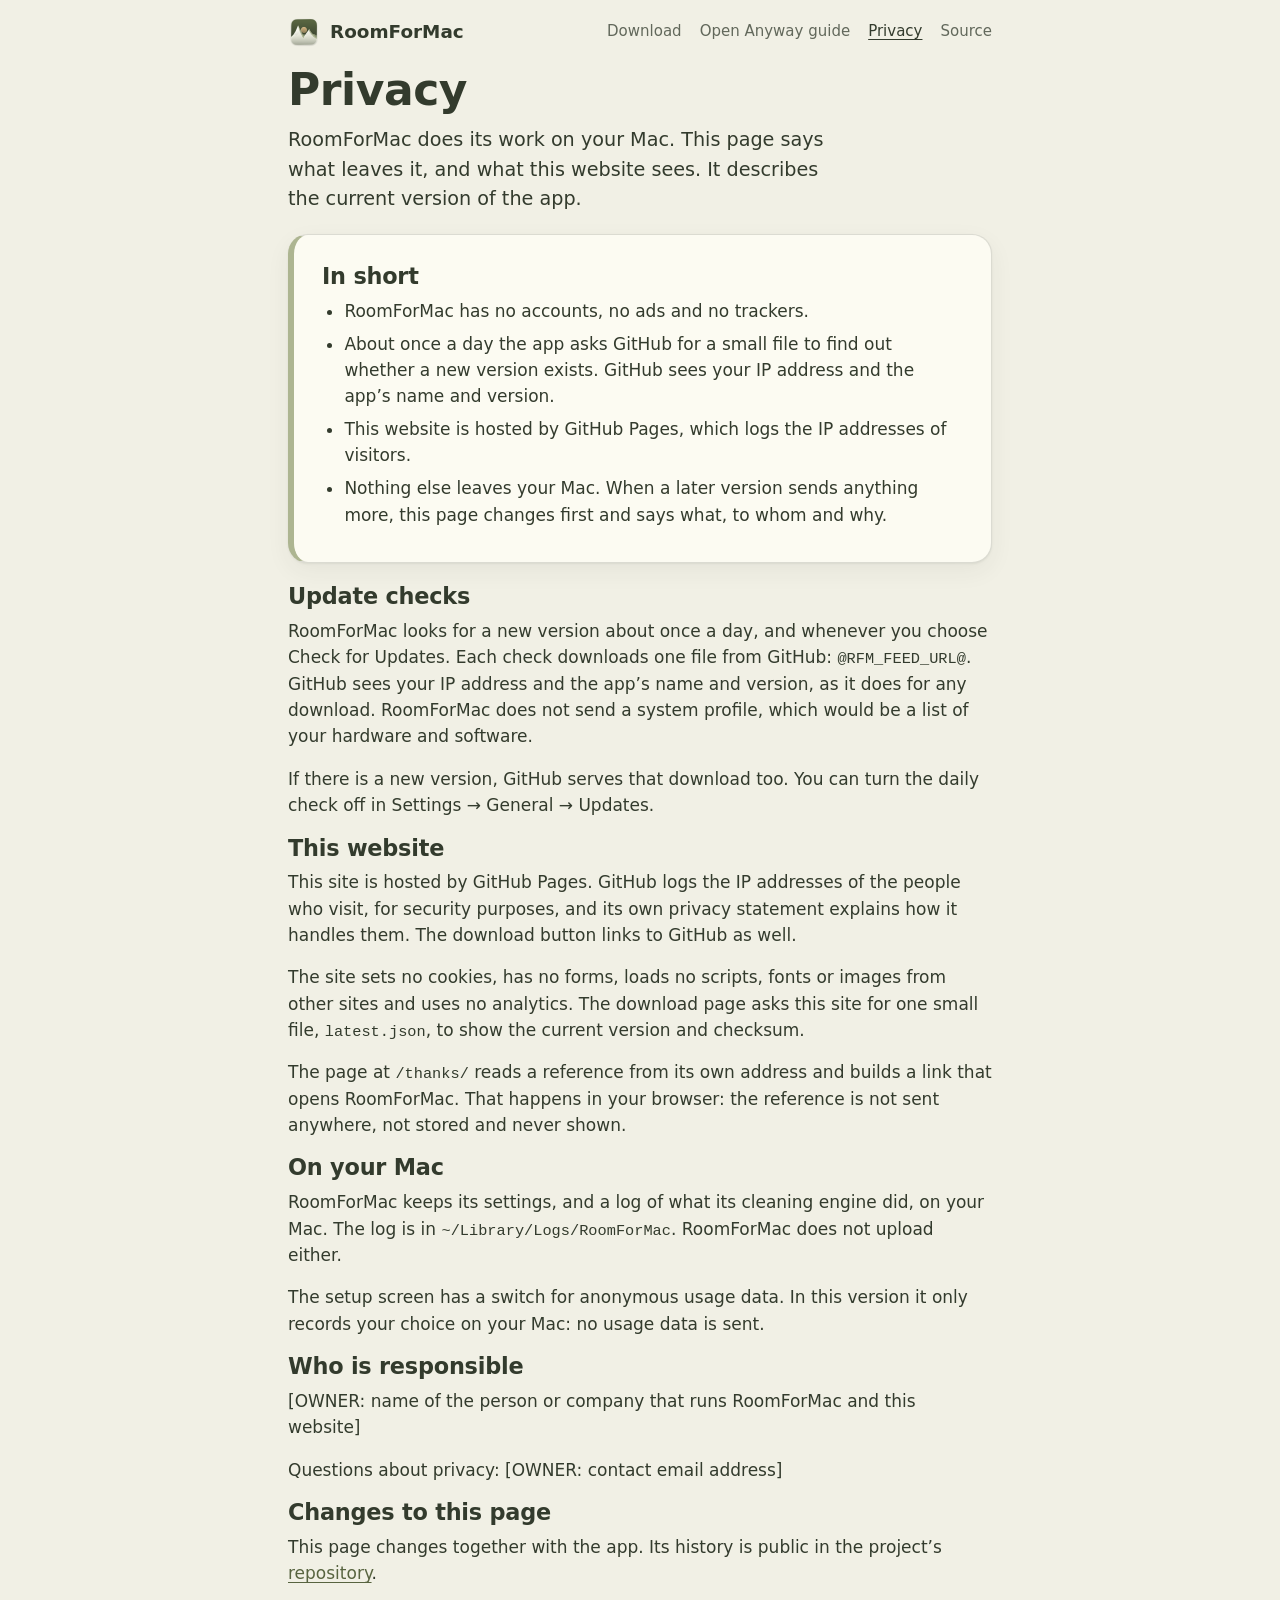
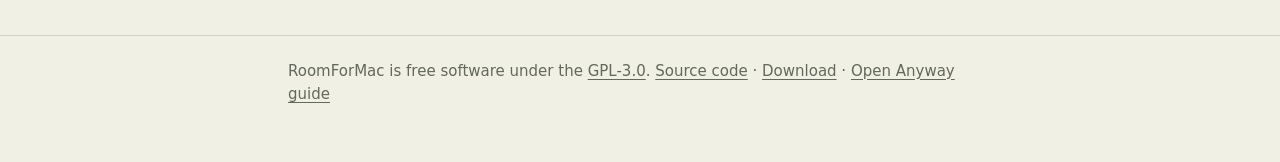
==== site/privacy/index.html @ 5d625b40 "feat(site): add the download, Open Anyway, thanks and privacy pages and deploy them site/ is static:" ====
<!doctype html>
<html lang="en">
<head>
<meta charset="utf-8">
<meta http-equiv="Content-Security-Policy" content="default-src 'self'; base-uri 'none'; form-action 'none'">
<meta name="viewport" content="width=device-width, initial-scale=1">
<meta name="referrer" content="no-referrer">
<meta name="color-scheme" content="light dark">
<meta name="theme-color" content="#F1F0E5" media="(prefers-color-scheme: light)">
<meta name="theme-color" content="#1C2119" media="(prefers-color-scheme: dark)">
<title>Privacy · RoomForMac</title>
<meta name="description" content="What RoomForMac and this website send, and to whom.">
<link rel="icon" href="../favicon.png" type="image/png">
<link rel="stylesheet" href="../assets/site.css">
</head>
<body>
<a class="skip" href="#main">Skip to the content</a>
<header class="site-header">
<div class="wrap">
<a class="brand" href="../"><img src="../assets/app-icon-128.png" alt="" width="32" height="32">RoomForMac</a>
<nav class="site-nav" aria-label="Main">
<a href="../">Download</a>
<a href="../open-anyway/">Open Anyway guide</a>
<a href="./" aria-current="page">Privacy</a>
<a href="https://github.com/@RFM_REPOSITORY@">Source</a>
</nav>
</div>
</header>
<main id="main">
<div class="wrap">
<h1>Privacy</h1>
<p class="lead">RoomForMac does its work on your Mac. This page says what leaves it, and what this website sees. It describes the current version of the app.</p>

<section class="card notice" aria-labelledby="short">
<h2 id="short">In short</h2>
<ul>
<li>RoomForMac has no accounts, no ads and no trackers.</li>
<li>About once a day the app asks GitHub for a small file to find out whether a new version exists. GitHub sees your IP address and the app’s name and version.</li>
<li>This website is hosted by GitHub Pages, which logs the IP addresses of visitors.</li>
<li>Nothing else leaves your Mac. When a later version sends anything more, this page changes first and says what, to whom and why.</li>
</ul>
</section>

<section aria-labelledby="updates">
<h2 id="updates">Update checks</h2>
<p>RoomForMac looks for a new version about once a day, and whenever you choose Check for Updates. Each check downloads one file from GitHub: <code>@RFM_FEED_URL@</code>. GitHub sees your IP address and the app’s name and version, as it does for any download. RoomForMac does not send a system profile, which would be a list of your hardware and software.</p>
<p>If there is a new version, GitHub serves that download too. You can turn the daily check off in Settings → General → Updates.</p>
</section>

<section aria-labelledby="site">
<h2 id="site">This website</h2>
<p>This site is hosted by GitHub Pages. GitHub logs the IP addresses of the people who visit, for security purposes, and its own privacy statement explains how it handles them. The download button links to GitHub as well.</p>
<p>The site sets no cookies, has no forms, loads no scripts, fonts or images from other sites and uses no analytics. The download page asks this site for one small file, <code>latest.json</code>, to show the current version and checksum.</p>
<p>The page at <code>/thanks/</code> reads a reference from its own address and builds a link that opens RoomForMac. That happens in your browser: the reference is not sent anywhere, not stored and never shown.</p>
</section>

<section aria-labelledby="mac">
<h2 id="mac">On your Mac</h2>
<p>RoomForMac keeps its settings, and a log of what its cleaning engine did, on your Mac. The log is in <code>~/Library/Logs/RoomForMac</code>. RoomForMac does not upload either.</p>
<p>The setup screen has a switch for anonymous usage data. In this version it only records your choice on your Mac: no usage data is sent.</p>
</section>

<section aria-labelledby="who">
<h2 id="who">Who is responsible</h2>
<p>[OWNER: name of the person or company that runs RoomForMac and this website]</p>
<p>Questions about privacy: [OWNER: contact email address]</p>
</section>

<section aria-labelledby="changes">
<h2 id="changes">Changes to this page</h2>
<p>This page changes together with the app. Its history is public in the project’s <a href="https://github.com/@RFM_REPOSITORY@">repository</a>.</p>
</section>
</div>
</main>
<footer class="site-footer">
<div class="wrap">
<p>RoomForMac is free software under the <a href="https://github.com/@RFM_REPOSITORY@/blob/HEAD/LICENSE">GPL-3.0</a>. <a href="https://github.com/@RFM_REPOSITORY@">Source code</a> · <a href="../">Download</a> · <a href="../open-anyway/">Open Anyway guide</a></p>
</div>
</footer>
</body>
</html>
---- site/assets/site.css ----
/* RoomForMac site. Alpine Moss tokens from the design spec (§11.1), light and dark.
   No web fonts, no images in CSS, no imports: the pages' Content-Security-Policy is
   default-src 'self'. Mobile first: the base layout is one column that fits 375 px. */

:root {
    color-scheme: light dark;
    --canvas: #F1F0E5;
    --surface: #FCFBF2;
    --text: #333B2D;
    /* The spec's textSecondary is text at 65%, which is 3.8:1 on canvas in light mode.
       The site uses 75% there (5.0:1) so that small text passes WCAG AA. */
    --text-secondary: #62685B;
    --action: #586440;
    --on-action: #FCFBF2;
    --moss: #ADB591;
    --grass: #B3915D;
    --clay: #A8563F;
    --border: rgba(51, 59, 45, 0.16);
    --shadow: 0 1px 2px rgba(51, 59, 45, 0.08), 0 8px 24px rgba(51, 59, 45, 0.06);
}

@media (prefers-color-scheme: dark) {
    :root {
        --canvas: #1C2119;
        --surface: #262D22;
        --text: #F1F0E5;
        --text-secondary: #A6A89E;
        --action: #ADB591;
        --on-action: #1C2119;
        --moss: #7E8866;
        --grass: #C9A877;
        --clay: #C97A5F;
        --border: rgba(241, 240, 229, 0.16);
        --shadow: 0 1px 2px rgba(0, 0, 0, 0.3), 0 8px 24px rgba(0, 0, 0, 0.25);
    }
}

*,
*::before,
*::after {
    box-sizing: border-box;
}

html {
    -webkit-text-size-adjust: 100%;
    text-size-adjust: 100%;
}

body {
    margin: 0;
    background: var(--canvas);
    color: var(--text);
    font: 1.0625rem/1.55 -apple-system, BlinkMacSystemFont, "SF Pro Text", system-ui, sans-serif;
    overflow-wrap: break-word;
}

.wrap {
    width: 100%;
    max-width: 46rem;
    margin: 0 auto;
    padding: 0 16px;
}

.skip {
    position: absolute;
    left: 16px;
    top: -4rem;
    padding: 0.5rem 0.75rem;
    background: var(--action);
    color: var(--on-action);
    border-radius: 8px;
    z-index: 10;
}

.skip:focus {
    top: 8px;
}

a {
    color: var(--action);
    text-underline-offset: 0.2em;
}

a:hover {
    text-decoration-thickness: 2px;
}

:focus-visible {
    outline: 3px solid var(--action);
    outline-offset: 3px;
    border-radius: 6px;
}

h1,
h2,
h3 {
    line-height: 1.2;
    margin: 0 0 0.5rem;
    letter-spacing: -0.01em;
}

h1 {
    font-size: 2.25rem;
}

h2 {
    font-size: 1.4rem;
}

h3 {
    font-size: 1.1rem;
}

p,
ul,
ol {
    margin: 0 0 1rem;
}

ul,
ol {
    padding-left: 1.4rem;
}

li {
    margin-bottom: 0.4rem;
}

code {
    font: 0.9em ui-monospace, "SF Mono", Menlo, monospace;
    word-break: break-all;
}

.muted {
    color: var(--text-secondary);
}

.small {
    font-size: 0.9375rem;
}

/* Header and footer */

.site-header {
    padding: 16px 0;
}

.site-header .wrap {
    display: flex;
    flex-wrap: wrap;
    align-items: center;
    justify-content: space-between;
    gap: 8px 16px;
}

.brand {
    display: inline-flex;
    align-items: center;
    gap: 10px;
    color: var(--text);
    font-weight: 650;
    font-size: 1.15rem;
    text-decoration: none;
}

.brand img {
    width: 32px;
    height: 32px;
    border-radius: 8px;
}

.site-nav {
    display: flex;
    flex-wrap: wrap;
    gap: 4px 18px;
    font-size: 0.9375rem;
}

.site-nav a {
    color: var(--text-secondary);
    text-decoration: none;
}

.site-nav a:hover,
.site-nav a[aria-current="page"] {
    color: var(--text);
    text-decoration: underline;
}

.site-footer {
    margin-top: 3rem;
    padding: 1.5rem 0 2.5rem;
    border-top: 1px solid var(--border);
    color: var(--text-secondary);
    font-size: 0.9375rem;
}

.site-footer a {
    color: var(--text-secondary);
}

/* Hero, buttons, cards */

.hero {
    padding: 1.5rem 0 1rem;
}

.hero img.app-icon {
    width: 96px;
    height: 96px;
    border-radius: 22px;
    box-shadow: var(--shadow);
    margin-bottom: 1rem;
}

.lead {
    font-size: 1.2rem;
    max-width: 34rem;
}

.button {
    display: inline-block;
    padding: 0.8rem 1.5rem;
    background: var(--action);
    color: var(--on-action);
    border-radius: 999px;
    font-weight: 650;
    text-decoration: none;
}

.button:hover {
    filter: brightness(1.08);
}

.button.secondary {
    background: transparent;
    color: var(--action);
    box-shadow: inset 0 0 0 2px var(--action);
}

.card {
    background: var(--surface);
    border: 1px solid var(--border);
    border-radius: 20px;
    padding: 1.25rem;
    margin: 1.25rem 0;
    box-shadow: var(--shadow);
}

.card > :last-child {
    margin-bottom: 0;
}

.card.notice {
    border-left: 6px solid var(--moss);
}

details summary {
    cursor: pointer;
    color: var(--action);
}

.facts {
    display: grid;
    gap: 1.25rem;
}

.facts h3 {
    color: var(--action);
}

/* The Open Anyway guide */

.steps {
    list-style: none;
    padding: 0;
    margin: 1.5rem 0;
    counter-reset: step;
}

.step {
    position: relative;
    margin: 0 0 1.5rem;
    padding: 1.25rem 1.25rem 1.25rem 1.25rem;
    background: var(--surface);
    border: 1px solid var(--border);
    border-radius: 20px;
    box-shadow: var(--shadow);
    counter-increment: step;
}

.step h2::before {
    content: counter(step);
    display: inline-block;
    width: 1.9rem;
    height: 1.9rem;
    margin-right: 0.6rem;
    border-radius: 50%;
    background: var(--action);
    color: var(--on-action);
    text-align: center;
    line-height: 1.9rem;
    font-size: 1rem;
}

.step blockquote {
    margin: 0 0 1rem;
    padding: 0 0 0 0.9rem;
    border-left: 3px solid var(--moss);
    color: var(--text-secondary);
}

/* A drawn stand-in for a macOS dialog. It is decorative: the words are in the step. */

.mock {
    margin: 1rem 0 0;
    padding: 1rem;
    max-width: 22rem;
    background: var(--canvas);
    border: 1px solid var(--border);
    border-radius: 14px;
    font-size: 0.875rem;
    line-height: 1.4;
}

.mock .mock-title {
    margin: 0 0 0.35rem;
    font-weight: 650;
}

.mock .mock-text {
    margin: 0 0 0.9rem;
    color: var(--text-secondary);
}

.mock .mock-row {
    display: flex;
    flex-wrap: wrap;
    align-items: center;
    justify-content: space-between;
    gap: 0.6rem;
    margin: 0;
}

.mock .mock-buttons {
    display: flex;
    flex-wrap: wrap;
    justify-content: flex-end;
    gap: 0.5rem;
    margin: 0;
}

.mock .mock-button {
    display: inline-block;
    padding: 0.3rem 0.9rem;
    background: var(--surface);
    border: 1px solid var(--border);
    border-radius: 999px;
    font-weight: 600;
}

/* The button to press. The outline is always there; the pulse is added only when
   the reader has not asked for reduced motion. */

.mock .target {
    outline: 3px solid var(--action);
    outline-offset: 2px;
}

@keyframes pulse {
    0% {
        box-shadow: 0 0 0 0 var(--grass);
    }

    70% {
        box-shadow: 0 0 0 10px transparent;
    }

    100% {
        box-shadow: 0 0 0 0 transparent;
    }
}

@media (prefers-reduced-motion: no-preference) {
    .mock .target {
        animation: pulse 1.8s ease-out infinite;
    }
}

/* Wider screens */

@media (min-width: 40rem) {
    h1 {
        font-size: 2.75rem;
    }

    .facts {
        grid-template-columns: repeat(3, 1fr);
    }

    .card {
        padding: 1.75rem;
    }

    .step {
        padding: 1.5rem 1.75rem;
    }
}

[hidden] {
    display: none !important;
}
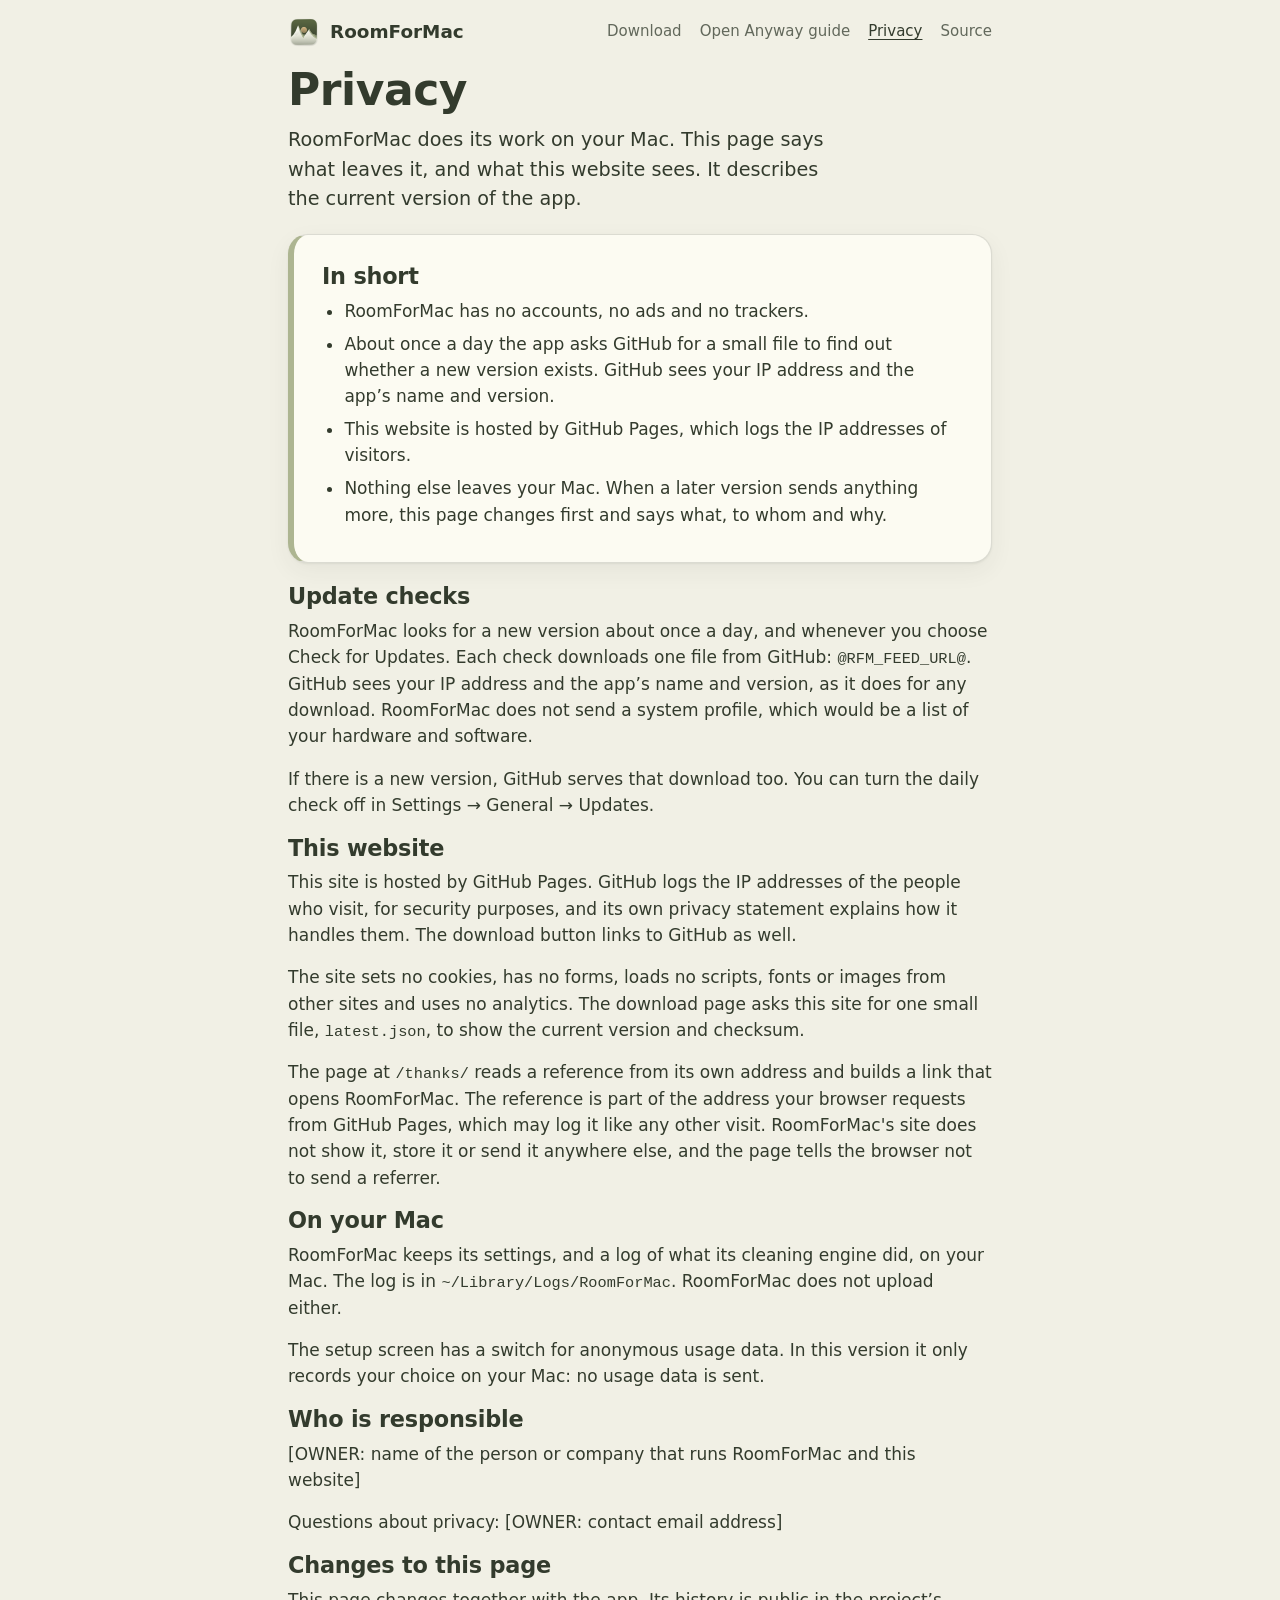
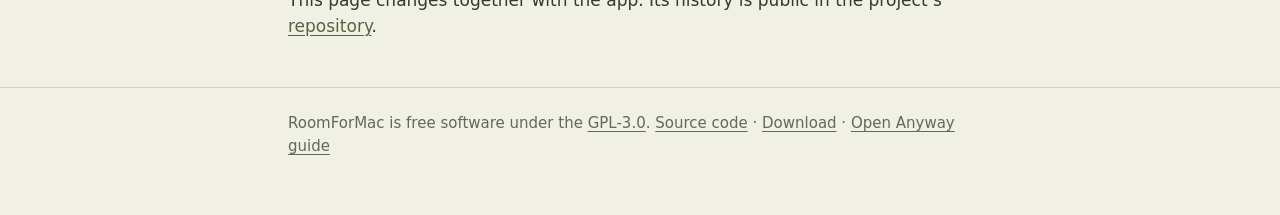
==== commit a56042bf: "fix(site): state where the checkout reference goes, parse latest.json, stay strict for 08.x Co-Autho" ====
--- a/site/privacy/index.html
+++ b/site/privacy/index.html
@@ -51,7 +51,7 @@
 <h2 id="site">This website</h2>
 <p>This site is hosted by GitHub Pages. GitHub logs the IP addresses of the people who visit, for security purposes, and its own privacy statement explains how it handles them. The download button links to GitHub as well.</p>
 <p>The site sets no cookies, has no forms, loads no scripts, fonts or images from other sites and uses no analytics. The download page asks this site for one small file, <code>latest.json</code>, to show the current version and checksum.</p>
-<p>The page at <code>/thanks/</code> reads a reference from its own address and builds a link that opens RoomForMac. That happens in your browser: the reference is not sent anywhere, not stored and never shown.</p>
+<p>The page at <code>/thanks/</code> reads a reference from its own address and builds a link that opens RoomForMac. The reference is part of the address your browser requests from GitHub Pages, which may log it like any other visit. RoomForMac's site does not show it, store it or send it anywhere else, and the page tells the browser not to send a referrer.</p>
 </section>
 
 <section aria-labelledby="mac">
